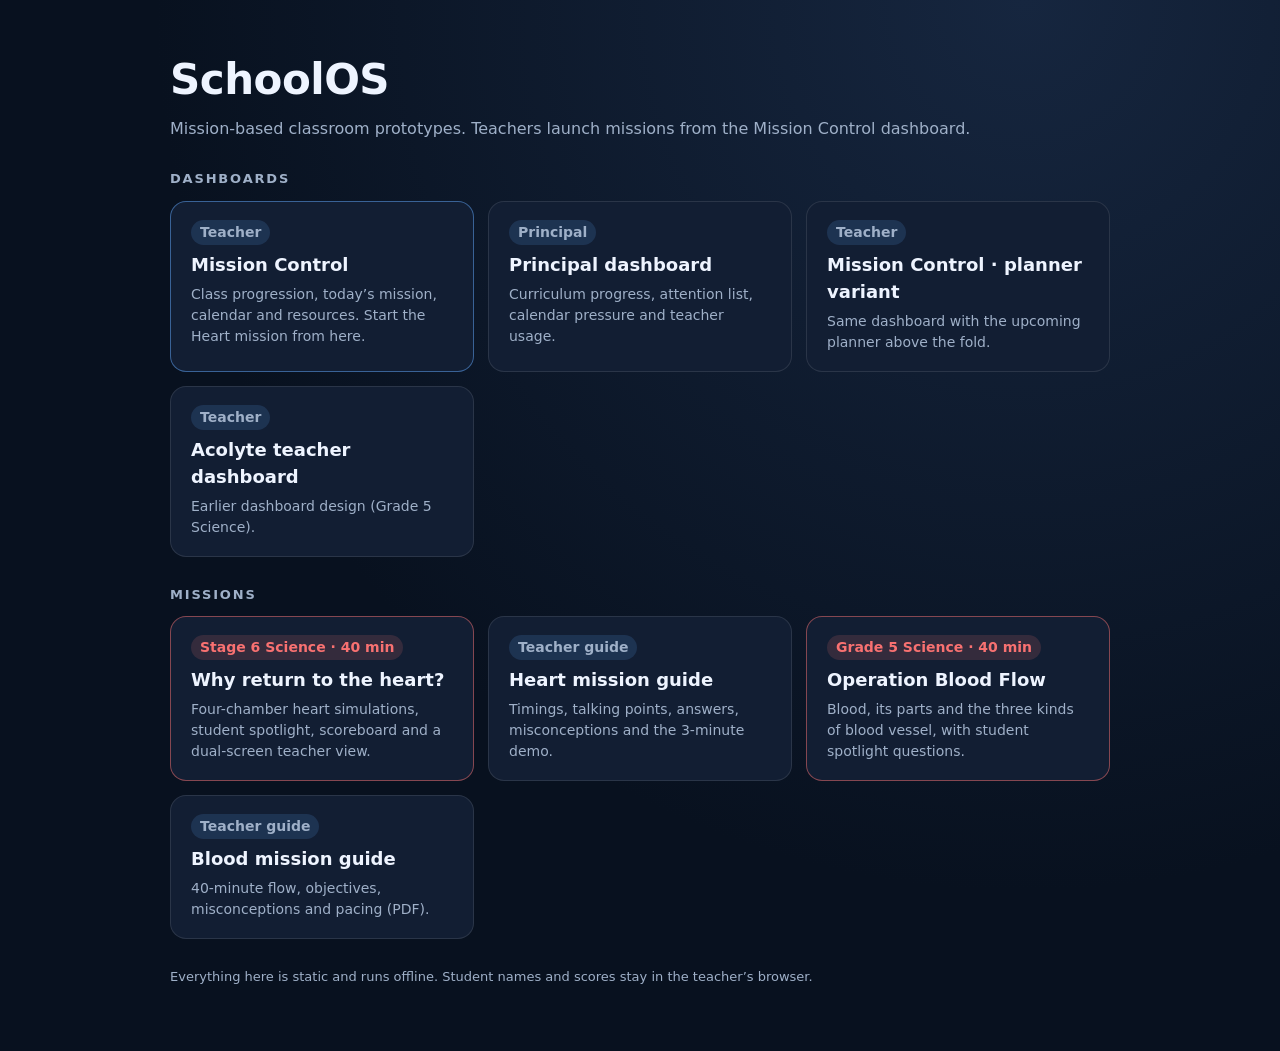
==== index.html @ 1f38c4f5 "Add the Blood mission and launch it from the teacher dashboard - missions/blood/: Grade 5 Science 'O" ====
<!DOCTYPE html>
<html lang="en">
<head>
  <meta charset="UTF-8" />
  <meta name="viewport" content="width=device-width, initial-scale=1.0" />
  <title>SchoolOS</title>
  <style>
    :root { --bg:#08111f; --card:#121e33; --card-2:#16263f; --text:#eef4ff; --muted:#9fb0c8; --border:rgba(255,255,255,.1); --accent:#60a5fa; --heart:#f87171; }
    * { box-sizing:border-box; }
    body { margin:0; min-height:100vh; background:radial-gradient(ellipse at 80% 0, #16263f, transparent 60%), var(--bg); color:var(--text); font:16px/1.5 Inter, system-ui, -apple-system, "Segoe UI", Arial, sans-serif; }
    main { max-width:980px; margin:0 auto; padding:48px 20px 64px; display:flex; flex-direction:column; gap:28px; }
    header p { margin:6px 0 0; color:var(--muted); }
    h1 { margin:0; font-size:clamp(30px,5vw,42px); letter-spacing:-.5px; }
    h2 { margin:0 0 12px; font-size:13px; letter-spacing:.14em; text-transform:uppercase; color:var(--muted); }
    .grid { display:grid; grid-template-columns:repeat(auto-fit,minmax(260px,1fr)); gap:14px; }
    a.card { display:flex; flex-direction:column; gap:6px; padding:18px 20px; border-radius:16px; background:var(--card); border:1px solid var(--border); color:var(--text); text-decoration:none; }
    a.card:hover, a.card:focus-visible { border-color:var(--accent); background:var(--card-2); outline:none; }
    a.card strong { font-size:18px; }
    a.card span { color:var(--muted); font-size:14px; }
    a.card.main { border-color:rgba(96,165,250,.5); }
    a.card.heart { border-color:rgba(248,113,113,.5); }
    .tag { align-self:flex-start; font-size:12px; font-weight:700; padding:2px 9px; border-radius:999px; background:rgba(96,165,250,.15); color:var(--accent); }
    .heart .tag { background:rgba(248,113,113,.15); color:var(--heart); }
    footer { color:var(--muted); font-size:13px; }
  </style>
</head>
<body>
  <main>
    <header>
      <h1>SchoolOS</h1>
      <p>Mission-based classroom prototypes. Teachers launch missions from the Mission Control dashboard.</p>
    </header>

    <section>
      <h2>Dashboards</h2>
      <div class="grid">
        <a class="card main" href="teacher-dash-arrows-calendar.html"><span class="tag">Teacher</span><strong>Mission Control</strong><span>Class progression, today’s mission, calendar and resources. Start the Heart mission from here.</span></a>
        <a class="card" href="principal-dash.html"><span class="tag">Principal</span><strong>Principal dashboard</strong><span>Curriculum progress, attention list, calendar pressure and teacher usage.</span></a>
        <a class="card" href="teacher-dash-planner-above-crease.html"><span class="tag">Teacher</span><strong>Mission Control · planner variant</strong><span>Same dashboard with the upcoming planner above the fold.</span></a>
        <a class="card" href="teacher-dash-acolyte.html"><span class="tag">Teacher</span><strong>Acolyte teacher dashboard</strong><span>Earlier dashboard design (Grade 5 Science).</span></a>
      </div>
    </section>

    <section>
      <h2>Missions</h2>
      <div class="grid">
        <a class="card heart" href="missions/heart-v4/index.html" target="_blank" rel="noopener"><span class="tag">Stage 6 Science · 40 min</span><strong>Why return to the heart?</strong><span>Four-chamber heart simulations, student spotlight, scoreboard and a dual-screen teacher view.</span></a>
        <a class="card" href="missions/heart-v4/teacher-guide.html" target="_blank" rel="noopener"><span class="tag">Teacher guide</span><strong>Heart mission guide</strong><span>Timings, talking points, answers, misconceptions and the 3-minute demo.</span></a>
        <a class="card heart" href="missions/blood/index.html" target="_blank" rel="noopener"><span class="tag">Grade 5 Science · 40 min</span><strong>Operation Blood Flow</strong><span>Blood, its parts and the three kinds of blood vessel, with student spotlight questions.</span></a>
        <a class="card" href="missions/blood/teacher-guide.pdf" target="_blank" rel="noopener"><span class="tag">Teacher guide</span><strong>Blood mission guide</strong><span>40-minute flow, objectives, misconceptions and pacing (PDF).</span></a>
      </div>
    </section>

    <footer>Everything here is static and runs offline. Student names and scores stay in the teacher’s browser.</footer>
  </main>
</body>
</html>
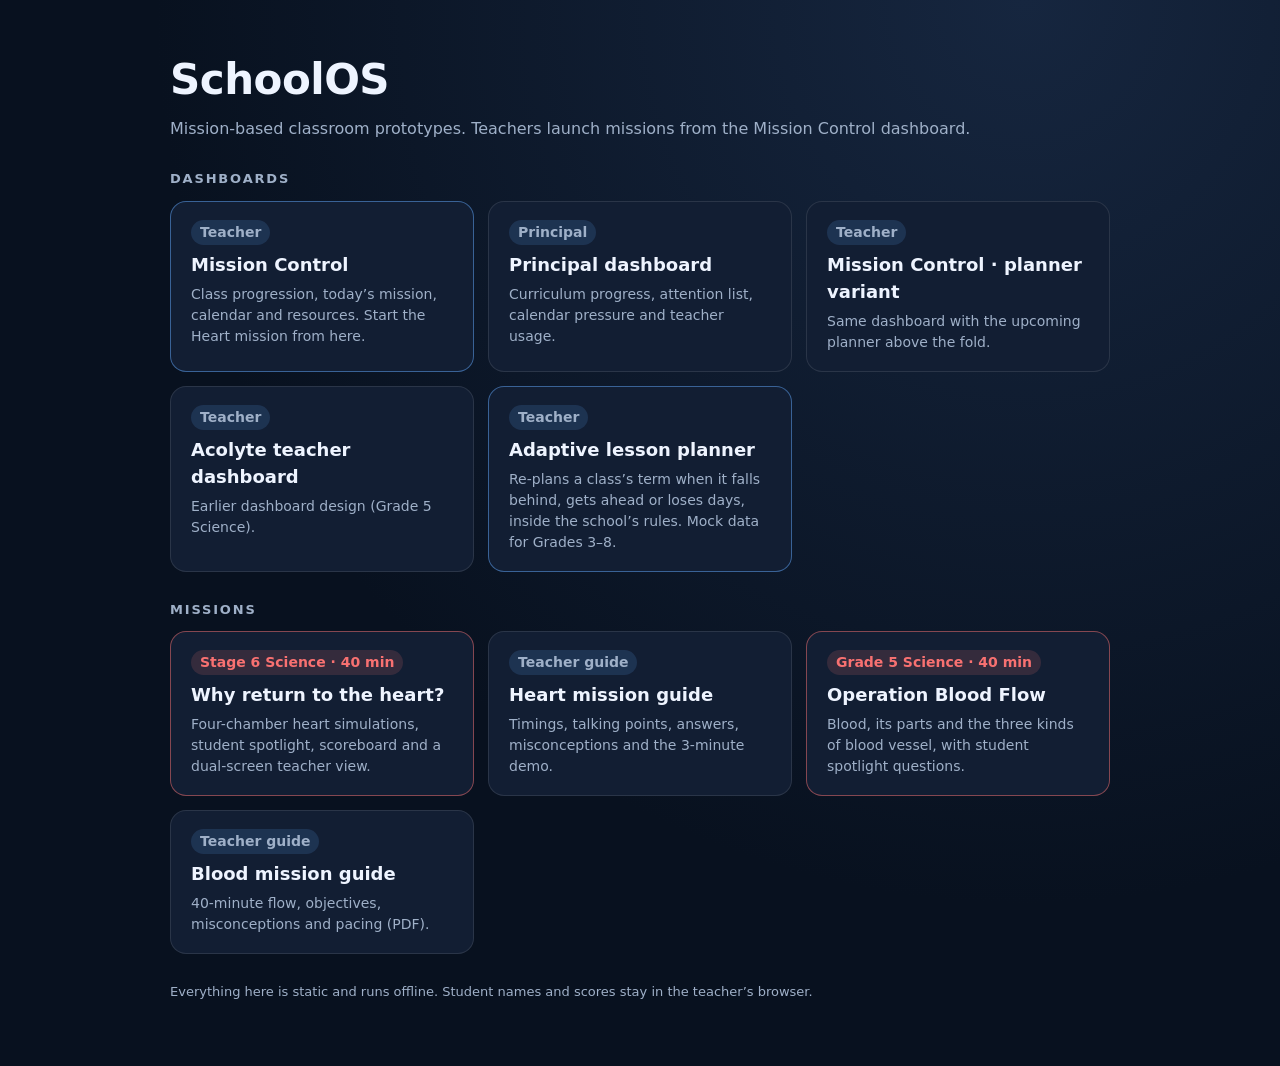
==== commit cdf9c987: "Add adaptive lesson planner mock-up lesson-planner.html re-plans a class's remaining lessons before " ====
--- a/index.html
+++ b/index.html
@@ -38,6 +38,7 @@
         <a class="card" href="principal-dash.html"><span class="tag">Principal</span><strong>Principal dashboard</strong><span>Curriculum progress, attention list, calendar pressure and teacher usage.</span></a>
         <a class="card" href="teacher-dash-planner-above-crease.html"><span class="tag">Teacher</span><strong>Mission Control · planner variant</strong><span>Same dashboard with the upcoming planner above the fold.</span></a>
         <a class="card" href="teacher-dash-acolyte.html"><span class="tag">Teacher</span><strong>Acolyte teacher dashboard</strong><span>Earlier dashboard design (Grade 5 Science).</span></a>
+        <a class="card main" href="lesson-planner.html"><span class="tag">Teacher</span><strong>Adaptive lesson planner</strong><span>Re-plans a class’s term when it falls behind, gets ahead or loses days, inside the school’s rules. Mock data for Grades 3–8.</span></a>
       </div>
     </section>
 
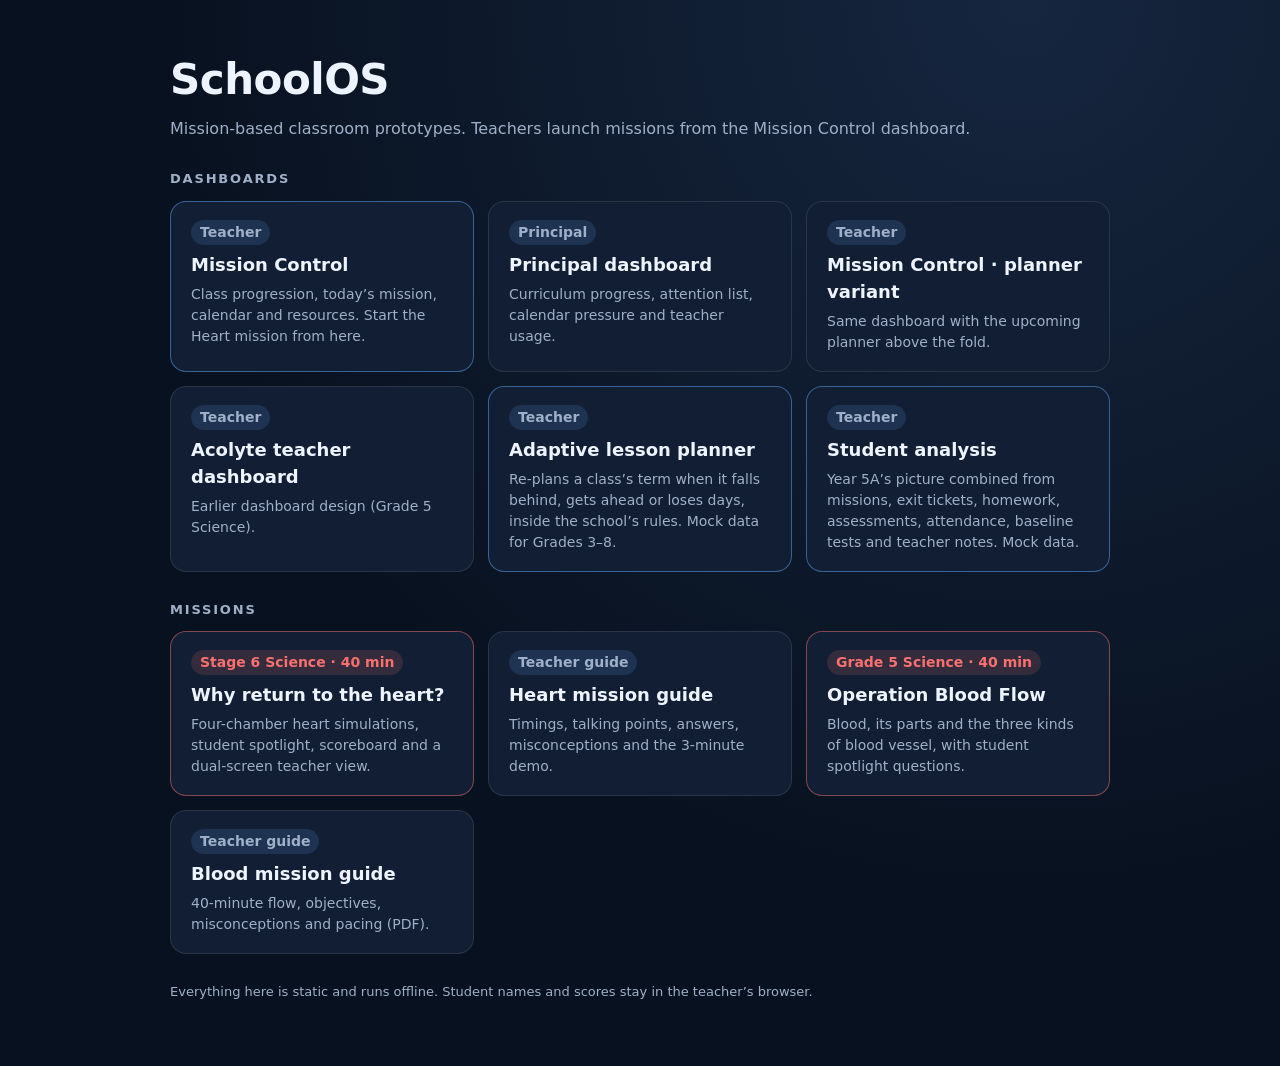
==== commit 3d61e54d: "Add student analysis mock-up student-analysis.html combines seven mock sources for Year 5A Science: " ====
--- a/index.html
+++ b/index.html
@@ -39,6 +39,7 @@
         <a class="card" href="teacher-dash-planner-above-crease.html"><span class="tag">Teacher</span><strong>Mission Control · planner variant</strong><span>Same dashboard with the upcoming planner above the fold.</span></a>
         <a class="card" href="teacher-dash-acolyte.html"><span class="tag">Teacher</span><strong>Acolyte teacher dashboard</strong><span>Earlier dashboard design (Grade 5 Science).</span></a>
         <a class="card main" href="lesson-planner.html"><span class="tag">Teacher</span><strong>Adaptive lesson planner</strong><span>Re-plans a class’s term when it falls behind, gets ahead or loses days, inside the school’s rules. Mock data for Grades 3–8.</span></a>
+        <a class="card main" href="student-analysis.html"><span class="tag">Teacher</span><strong>Student analysis</strong><span>Year 5A’s picture combined from missions, exit tickets, homework, assessments, attendance, baseline tests and teacher notes. Mock data.</span></a>
       </div>
     </section>
 
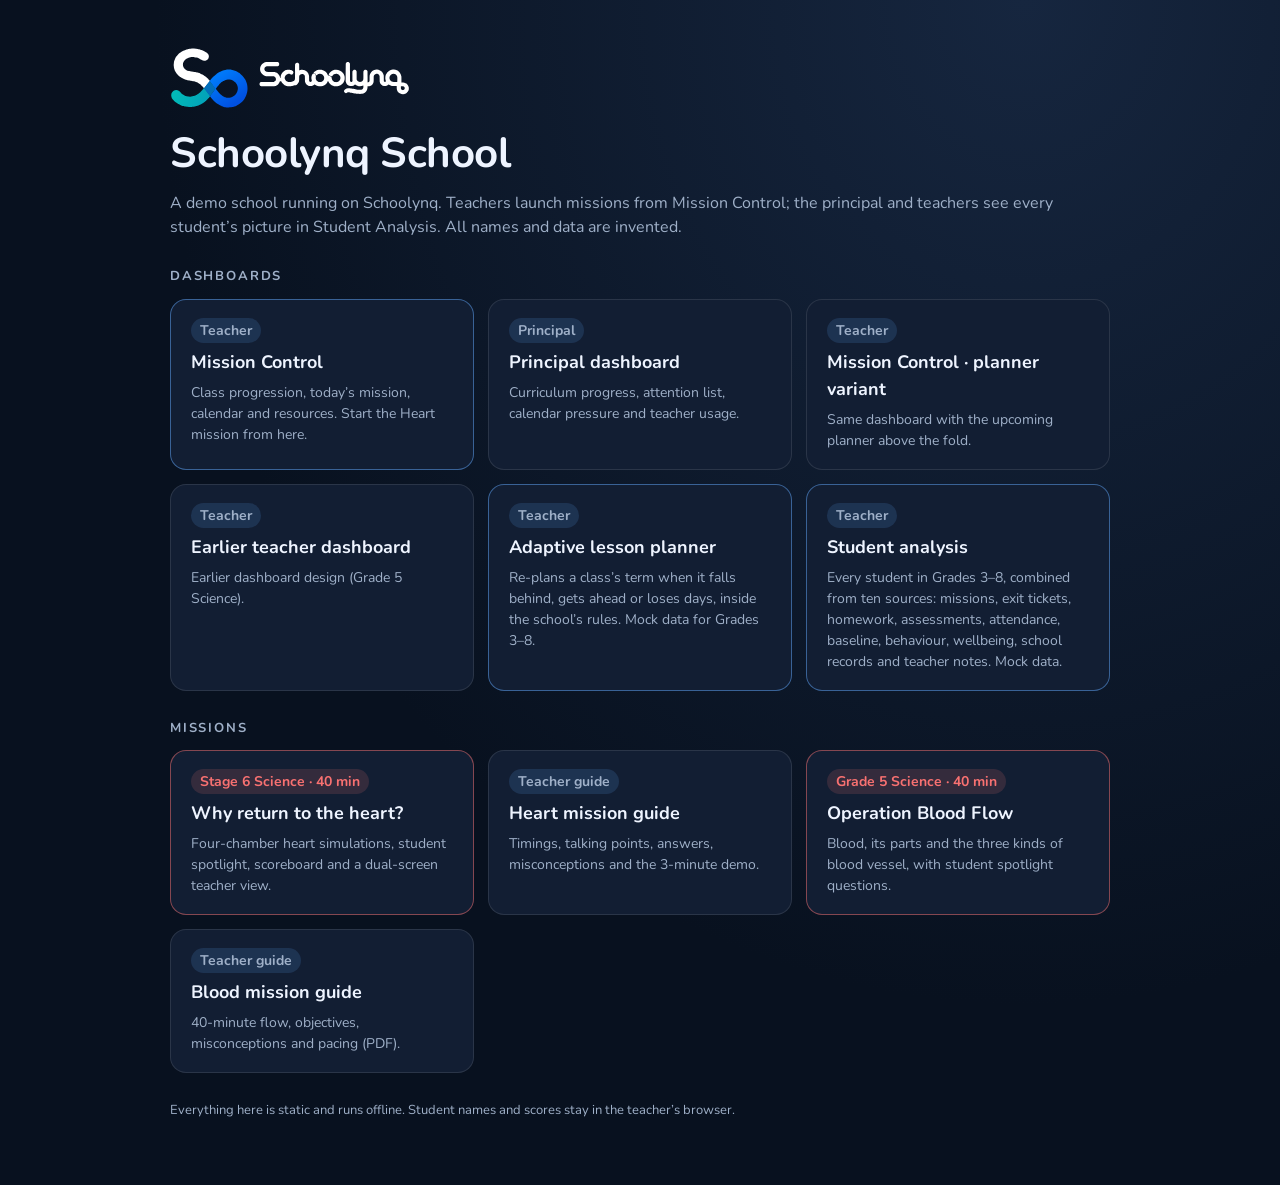
==== commit db553081: "Rebrand as Schoolynq School and expand student analysis to the whole school Every page now carries t" ====
--- a/index.html
+++ b/index.html
@@ -3,7 +3,7 @@
 <head>
   <meta charset="UTF-8" />
   <meta name="viewport" content="width=device-width, initial-scale=1.0" />
-  <title>SchoolOS</title>
+  <title>Schoolynq School | Demo</title>
   <style>
     :root { --bg:#08111f; --card:#121e33; --card-2:#16263f; --text:#eef4ff; --muted:#9fb0c8; --border:rgba(255,255,255,.1); --accent:#60a5fa; --heart:#f87171; }
     * { box-sizing:border-box; }
@@ -23,12 +23,14 @@
     .heart .tag { background:rgba(248,113,113,.15); color:var(--heart); }
     footer { color:var(--muted); font-size:13px; }
   </style>
+  <link rel="stylesheet" href="brand/brand.css">
 </head>
 <body>
   <main>
     <header>
-      <h1>SchoolOS</h1>
-      <p>Mission-based classroom prototypes. Teachers launch missions from the Mission Control dashboard.</p>
+      <img src="brand/schoolynq-logo-white.svg" alt="Schoolynq" width="240" height="60" style="display:block;margin-bottom:14px">
+      <h1>Schoolynq School</h1>
+      <p>A demo school running on Schoolynq. Teachers launch missions from Mission Control; the principal and teachers see every student’s picture in Student Analysis. All names and data are invented.</p>
     </header>
 
     <section>
@@ -37,9 +39,9 @@
         <a class="card main" href="teacher-dash-arrows-calendar.html"><span class="tag">Teacher</span><strong>Mission Control</strong><span>Class progression, today’s mission, calendar and resources. Start the Heart mission from here.</span></a>
         <a class="card" href="principal-dash.html"><span class="tag">Principal</span><strong>Principal dashboard</strong><span>Curriculum progress, attention list, calendar pressure and teacher usage.</span></a>
         <a class="card" href="teacher-dash-planner-above-crease.html"><span class="tag">Teacher</span><strong>Mission Control · planner variant</strong><span>Same dashboard with the upcoming planner above the fold.</span></a>
-        <a class="card" href="teacher-dash-acolyte.html"><span class="tag">Teacher</span><strong>Acolyte teacher dashboard</strong><span>Earlier dashboard design (Grade 5 Science).</span></a>
+        <a class="card" href="teacher-dash-acolyte.html"><span class="tag">Teacher</span><strong>Earlier teacher dashboard</strong><span>Earlier dashboard design (Grade 5 Science).</span></a>
         <a class="card main" href="lesson-planner.html"><span class="tag">Teacher</span><strong>Adaptive lesson planner</strong><span>Re-plans a class’s term when it falls behind, gets ahead or loses days, inside the school’s rules. Mock data for Grades 3–8.</span></a>
-        <a class="card main" href="student-analysis.html"><span class="tag">Teacher</span><strong>Student analysis</strong><span>Year 5A’s picture combined from missions, exit tickets, homework, assessments, attendance, baseline tests and teacher notes. Mock data.</span></a>
+        <a class="card main" href="student-analysis.html"><span class="tag">Teacher</span><strong>Student analysis</strong><span>Every student in Grades 3–8, combined from ten sources: missions, exit tickets, homework, assessments, attendance, baseline, behaviour, wellbeing, school records and teacher notes. Mock data.</span></a>
       </div>
     </section>
 
--- a/brand/brand.css
+++ b/brand/brand.css
@@ -0,0 +1,12 @@
+/* Schoolynq brand for the Schoolynq School demo pages: font, colours and logo tile.
+   Each page links this after its own styles, so these rules win. */
+@font-face {
+  font-family: "Nunito";
+  src: url("nunito-latin.woff2") format("woff2");
+  font-weight: 200 1000;
+  font-display: swap;
+}
+body, button, input, select, textarea { font-family: "Nunito", system-ui, -apple-system, "Segoe UI", Arial, sans-serif !important; }
+:root { --accent: #3d8bff; --accent-2: #14bdb8; }
+.logo, .brand-mark { background: #071e50 !important; box-shadow: none !important; padding: 7px; }
+.logo img, .brand-mark img { width: 100%; height: auto; display: block; }
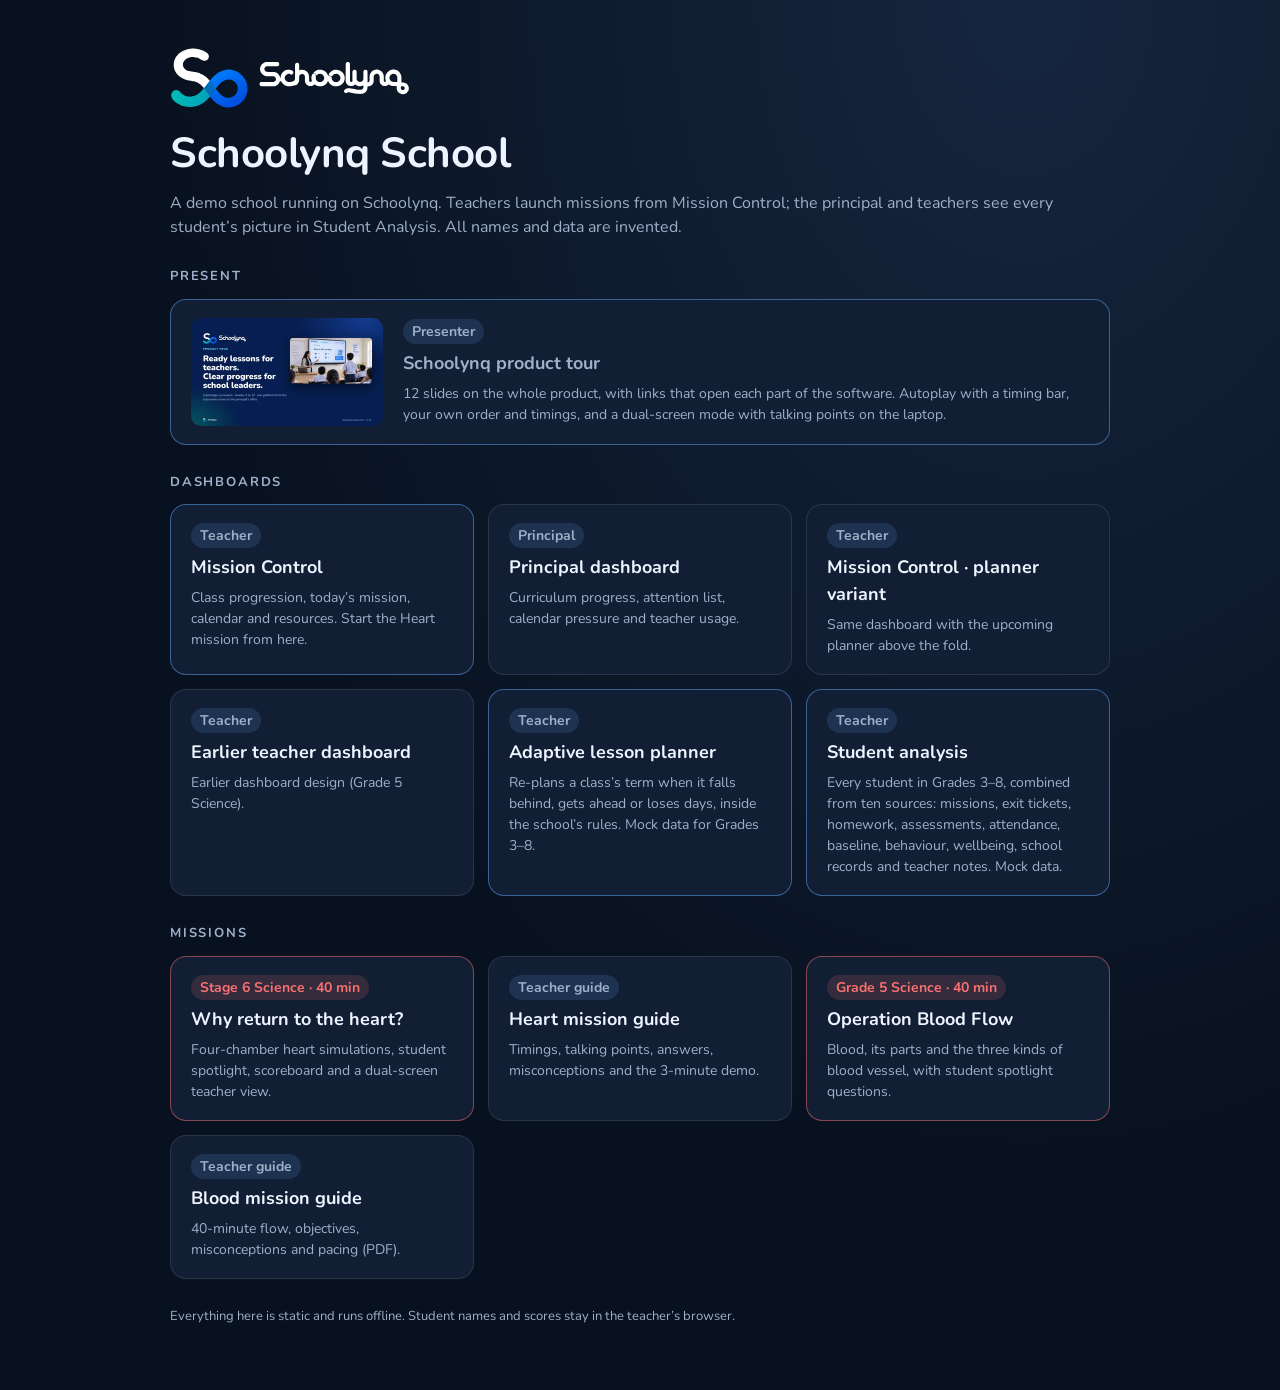
==== commit ed8c29b6: "Add the Presenter: a 12-slide Schoolynq product tour - presenter.html: slides are images (slides/*.w" ====
--- a/index.html
+++ b/index.html
@@ -34,6 +34,13 @@
     </header>
 
     <section>
+      <h2>Present</h2>
+      <div class="grid">
+        <a class="card main" href="presenter.html" style="grid-column:1 / -1;flex-direction:row;align-items:center;gap:20px"><img src="slides/thumbs/01.webp" alt="" width="192" height="108" style="border-radius:10px;flex:none"><span style="display:flex;flex-direction:column;gap:6px"><span class="tag">Presenter</span><strong>Schoolynq product tour</strong><span>12 slides on the whole product, with links that open each part of the software. Autoplay with a timing bar, your own order and timings, and a dual-screen mode with talking points on the laptop.</span></span></a>
+      </div>
+    </section>
+
+    <section>
       <h2>Dashboards</h2>
       <div class="grid">
         <a class="card main" href="teacher-dash-arrows-calendar.html"><span class="tag">Teacher</span><strong>Mission Control</strong><span>Class progression, today’s mission, calendar and resources. Start the Heart mission from here.</span></a>
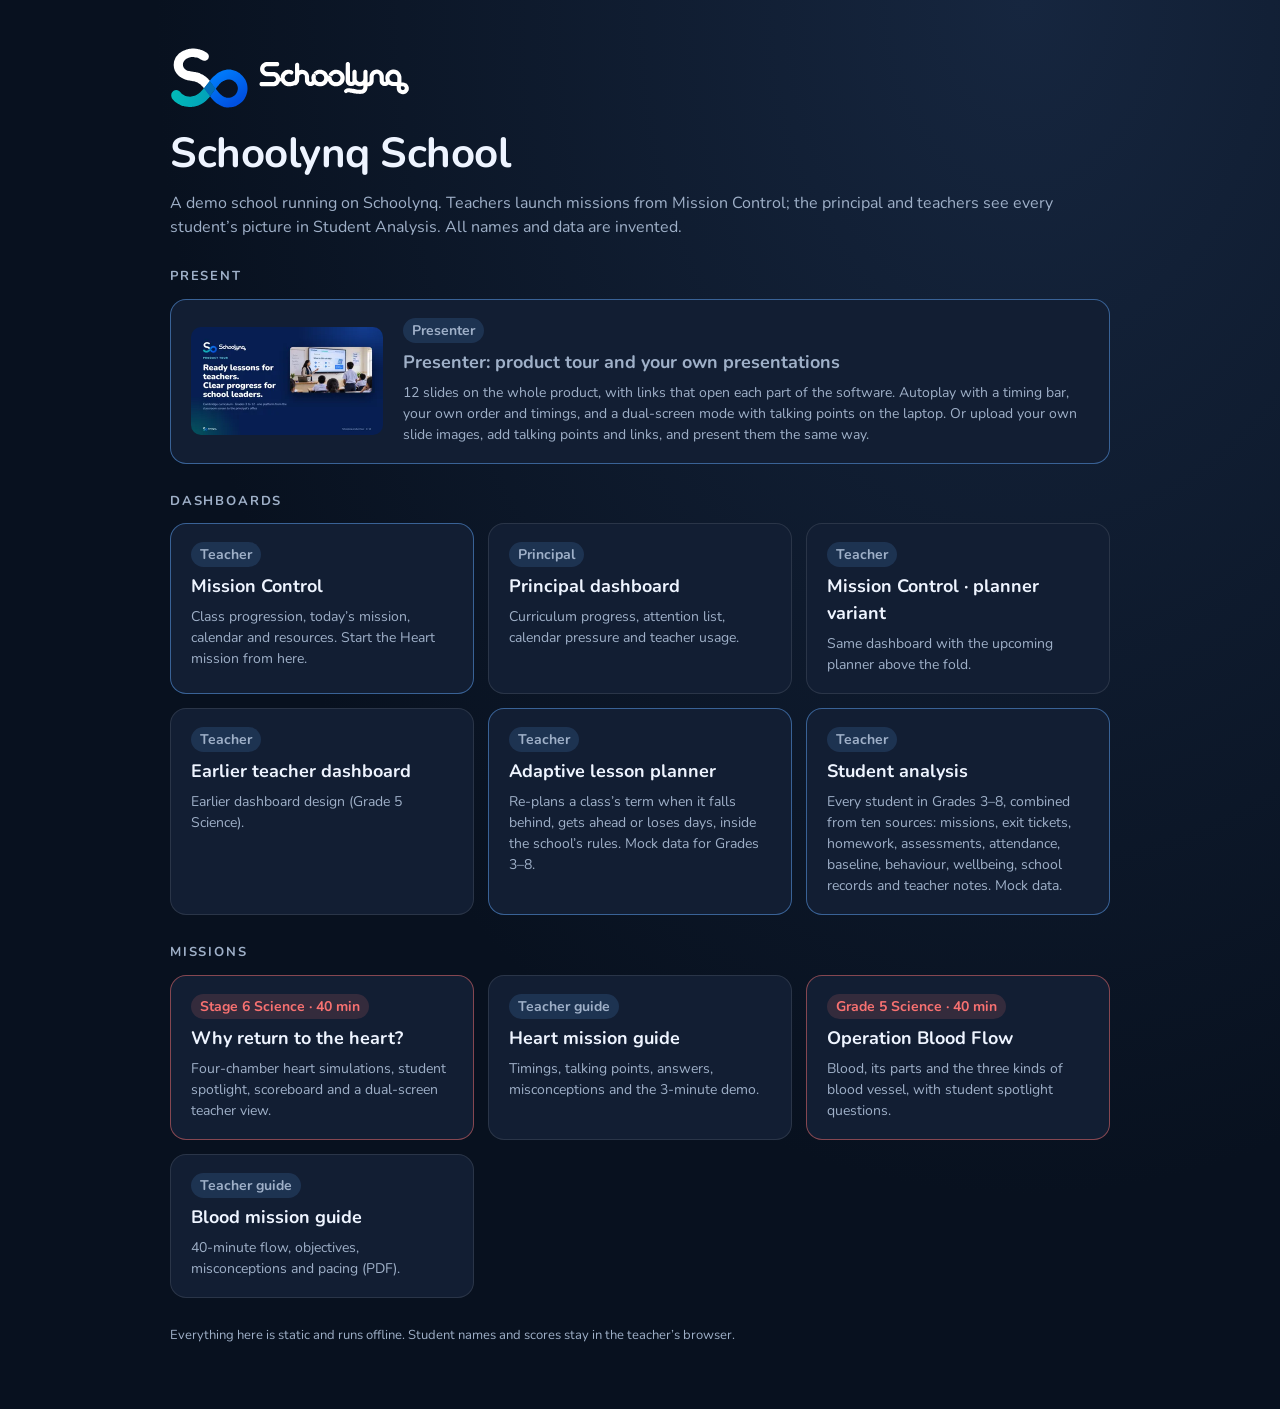
==== commit e21798af: "Presenter: your own presentations from uploaded slide images - "New presentation", then add slide im" ====
--- a/index.html
+++ b/index.html
@@ -36,7 +36,7 @@
     <section>
       <h2>Present</h2>
       <div class="grid">
-        <a class="card main" href="presenter.html" style="grid-column:1 / -1;flex-direction:row;align-items:center;gap:20px"><img src="slides/thumbs/01.webp" alt="" width="192" height="108" style="border-radius:10px;flex:none"><span style="display:flex;flex-direction:column;gap:6px"><span class="tag">Presenter</span><strong>Schoolynq product tour</strong><span>12 slides on the whole product, with links that open each part of the software. Autoplay with a timing bar, your own order and timings, and a dual-screen mode with talking points on the laptop.</span></span></a>
+        <a class="card main" href="presenter.html" style="grid-column:1 / -1;flex-direction:row;align-items:center;gap:20px"><img src="slides/thumbs/01.webp" alt="" width="192" height="108" style="border-radius:10px;flex:none"><span style="display:flex;flex-direction:column;gap:6px"><span class="tag">Presenter</span><strong>Presenter: product tour and your own presentations</strong><span>12 slides on the whole product, with links that open each part of the software. Autoplay with a timing bar, your own order and timings, and a dual-screen mode with talking points on the laptop. Or upload your own slide images, add talking points and links, and present them the same way.</span></span></a>
       </div>
     </section>
 
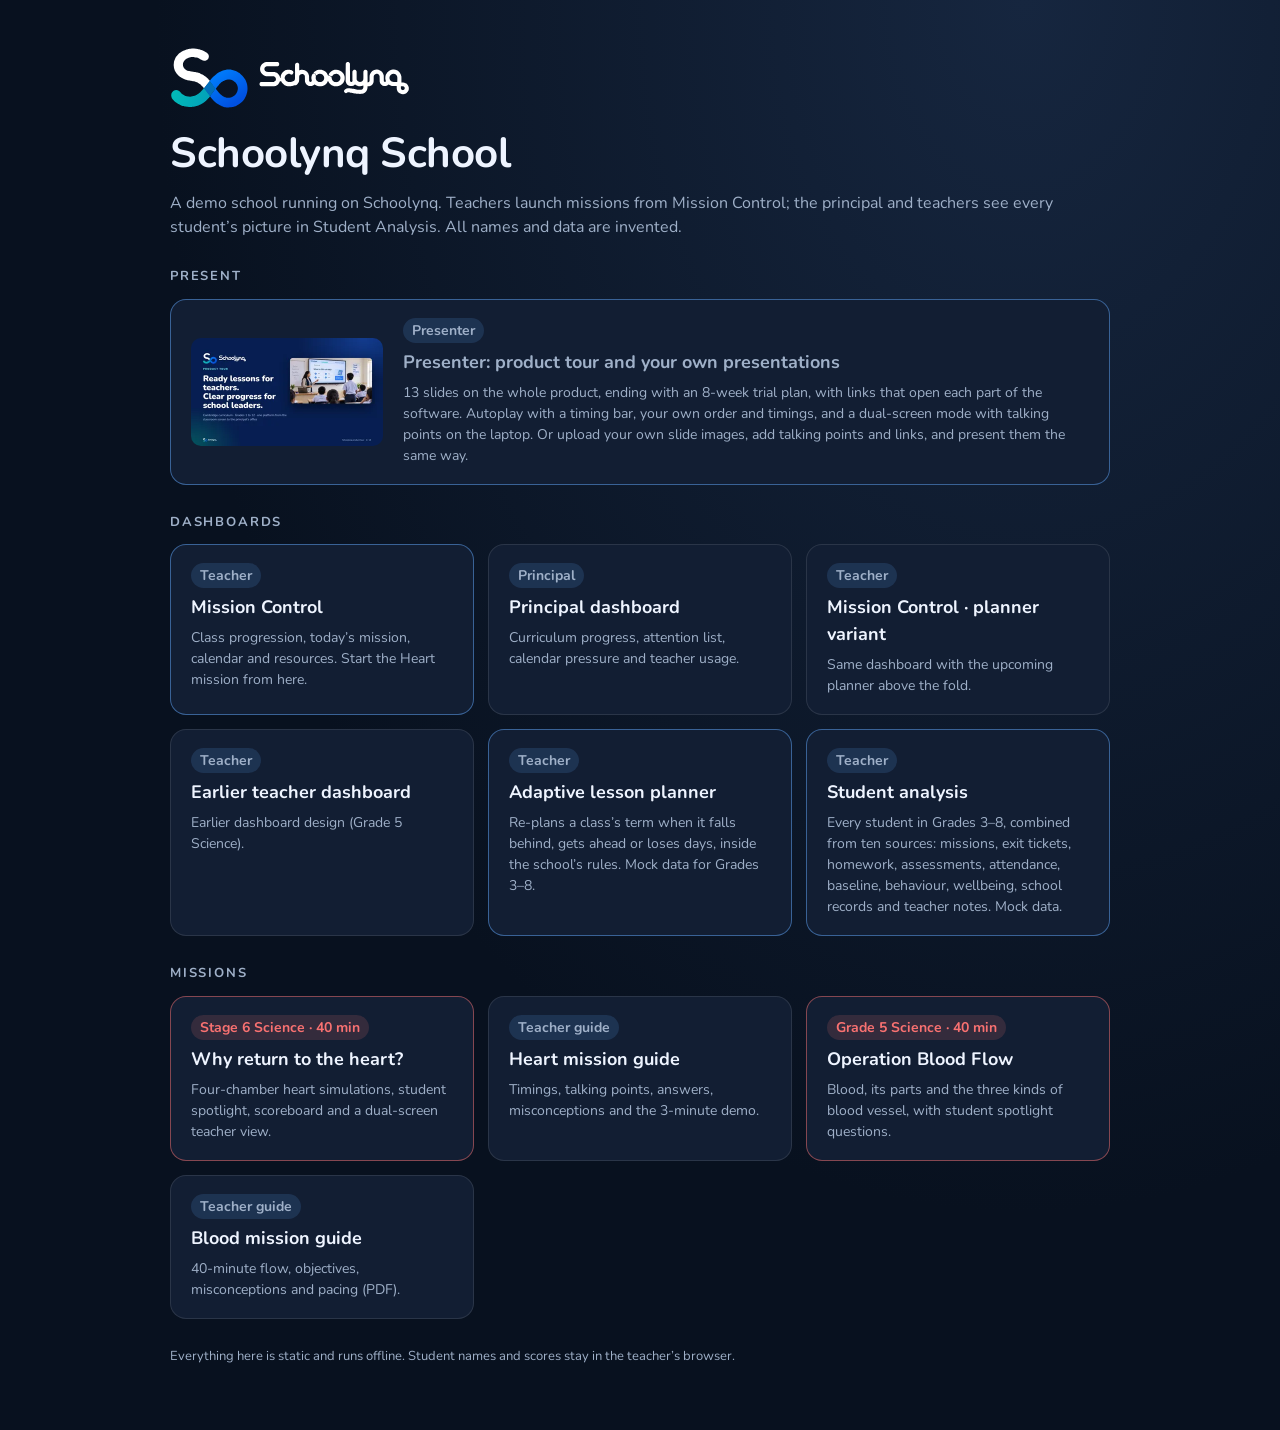
==== commit 6c21bd7c: "Presenter: add slide 13, an 8-week trial plan; Missions are Grades 1-8 - New closing slide: an 8-wee" ====
--- a/index.html
+++ b/index.html
@@ -36,7 +36,7 @@
     <section>
       <h2>Present</h2>
       <div class="grid">
-        <a class="card main" href="presenter.html" style="grid-column:1 / -1;flex-direction:row;align-items:center;gap:20px"><img src="slides/thumbs/01.webp" alt="" width="192" height="108" style="border-radius:10px;flex:none"><span style="display:flex;flex-direction:column;gap:6px"><span class="tag">Presenter</span><strong>Presenter: product tour and your own presentations</strong><span>12 slides on the whole product, with links that open each part of the software. Autoplay with a timing bar, your own order and timings, and a dual-screen mode with talking points on the laptop. Or upload your own slide images, add talking points and links, and present them the same way.</span></span></a>
+        <a class="card main" href="presenter.html" style="grid-column:1 / -1;flex-direction:row;align-items:center;gap:20px"><img src="slides/thumbs/01.webp" alt="" width="192" height="108" style="border-radius:10px;flex:none"><span style="display:flex;flex-direction:column;gap:6px"><span class="tag">Presenter</span><strong>Presenter: product tour and your own presentations</strong><span>13 slides on the whole product, ending with an 8-week trial plan, with links that open each part of the software. Autoplay with a timing bar, your own order and timings, and a dual-screen mode with talking points on the laptop. Or upload your own slide images, add talking points and links, and present them the same way.</span></span></a>
       </div>
     </section>
 
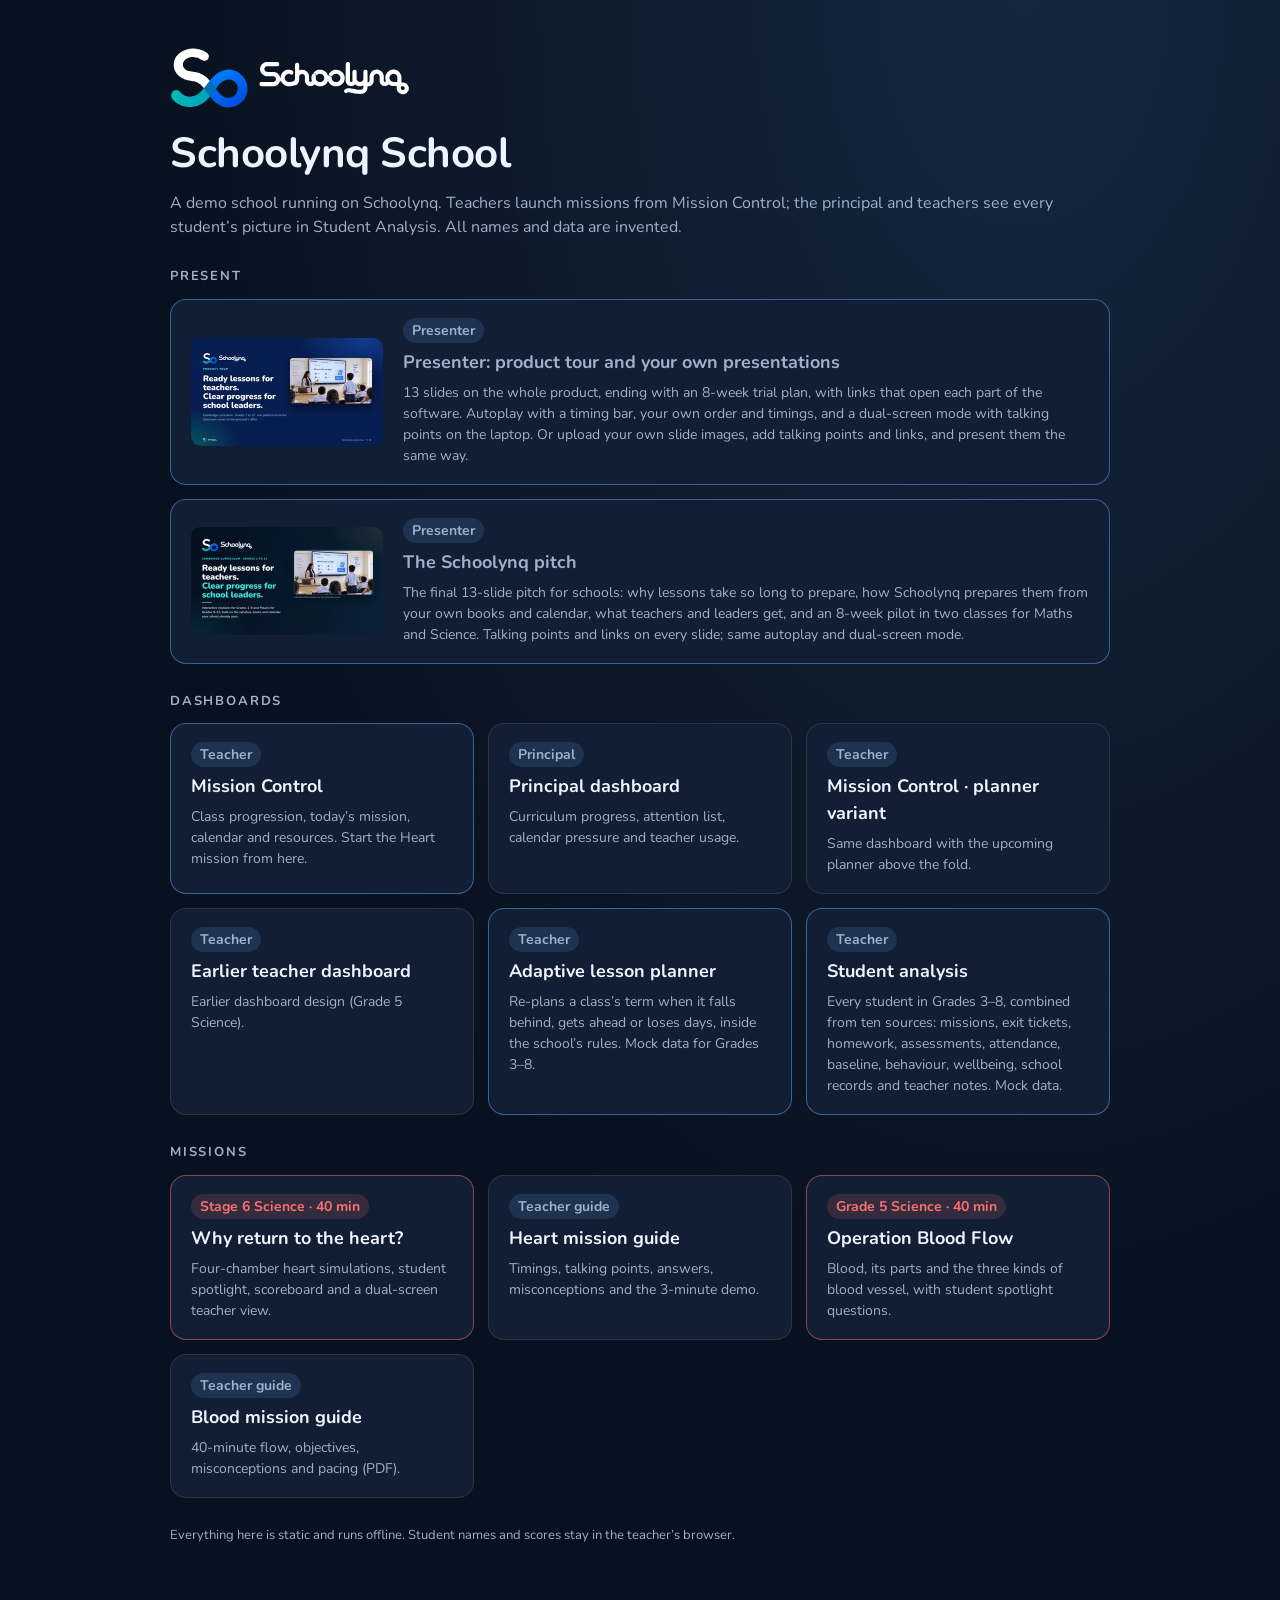
==== commit 927a1f2c: "Presenter: add the Schoolynq pitch as a second built-in presentation 13 slides in slides/pitch/ that" ====
--- a/index.html
+++ b/index.html
@@ -37,6 +37,7 @@
       <h2>Present</h2>
       <div class="grid">
         <a class="card main" href="presenter.html" style="grid-column:1 / -1;flex-direction:row;align-items:center;gap:20px"><img src="slides/thumbs/01.webp" alt="" width="192" height="108" style="border-radius:10px;flex:none"><span style="display:flex;flex-direction:column;gap:6px"><span class="tag">Presenter</span><strong>Presenter: product tour and your own presentations</strong><span>13 slides on the whole product, ending with an 8-week trial plan, with links that open each part of the software. Autoplay with a timing bar, your own order and timings, and a dual-screen mode with talking points on the laptop. Or upload your own slide images, add talking points and links, and present them the same way.</span></span></a>
+        <a class="card main" href="presenter.html#pitch" style="grid-column:1 / -1;flex-direction:row;align-items:center;gap:20px"><img src="slides/pitch/thumbs/01.webp" alt="" width="192" height="108" style="border-radius:10px;flex:none"><span style="display:flex;flex-direction:column;gap:6px"><span class="tag">Presenter</span><strong>The Schoolynq pitch</strong><span>The final 13-slide pitch for schools: why lessons take so long to prepare, how Schoolynq prepares them from your own books and calendar, what teachers and leaders get, and an 8-week pilot in two classes for Maths and Science. Talking points and links on every slide; same autoplay and dual-screen mode.</span></span></a>
       </div>
     </section>
 
